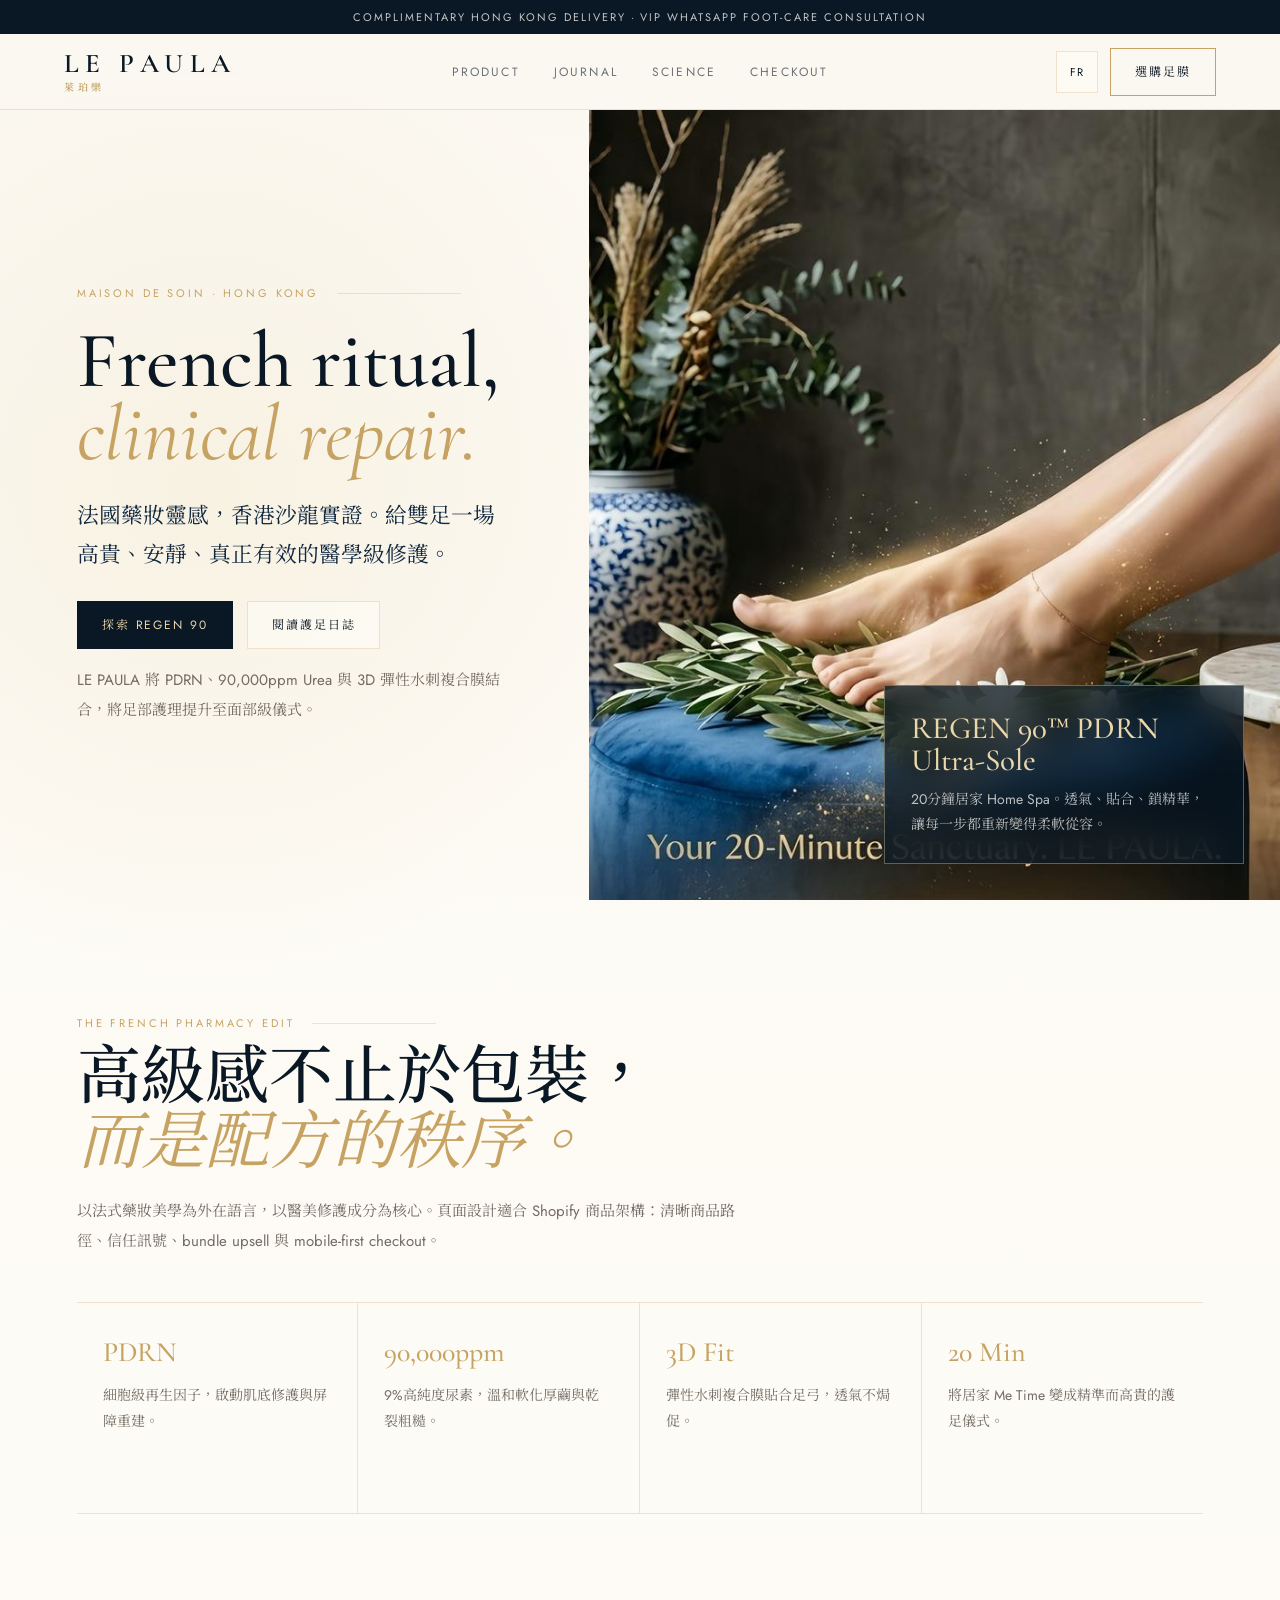
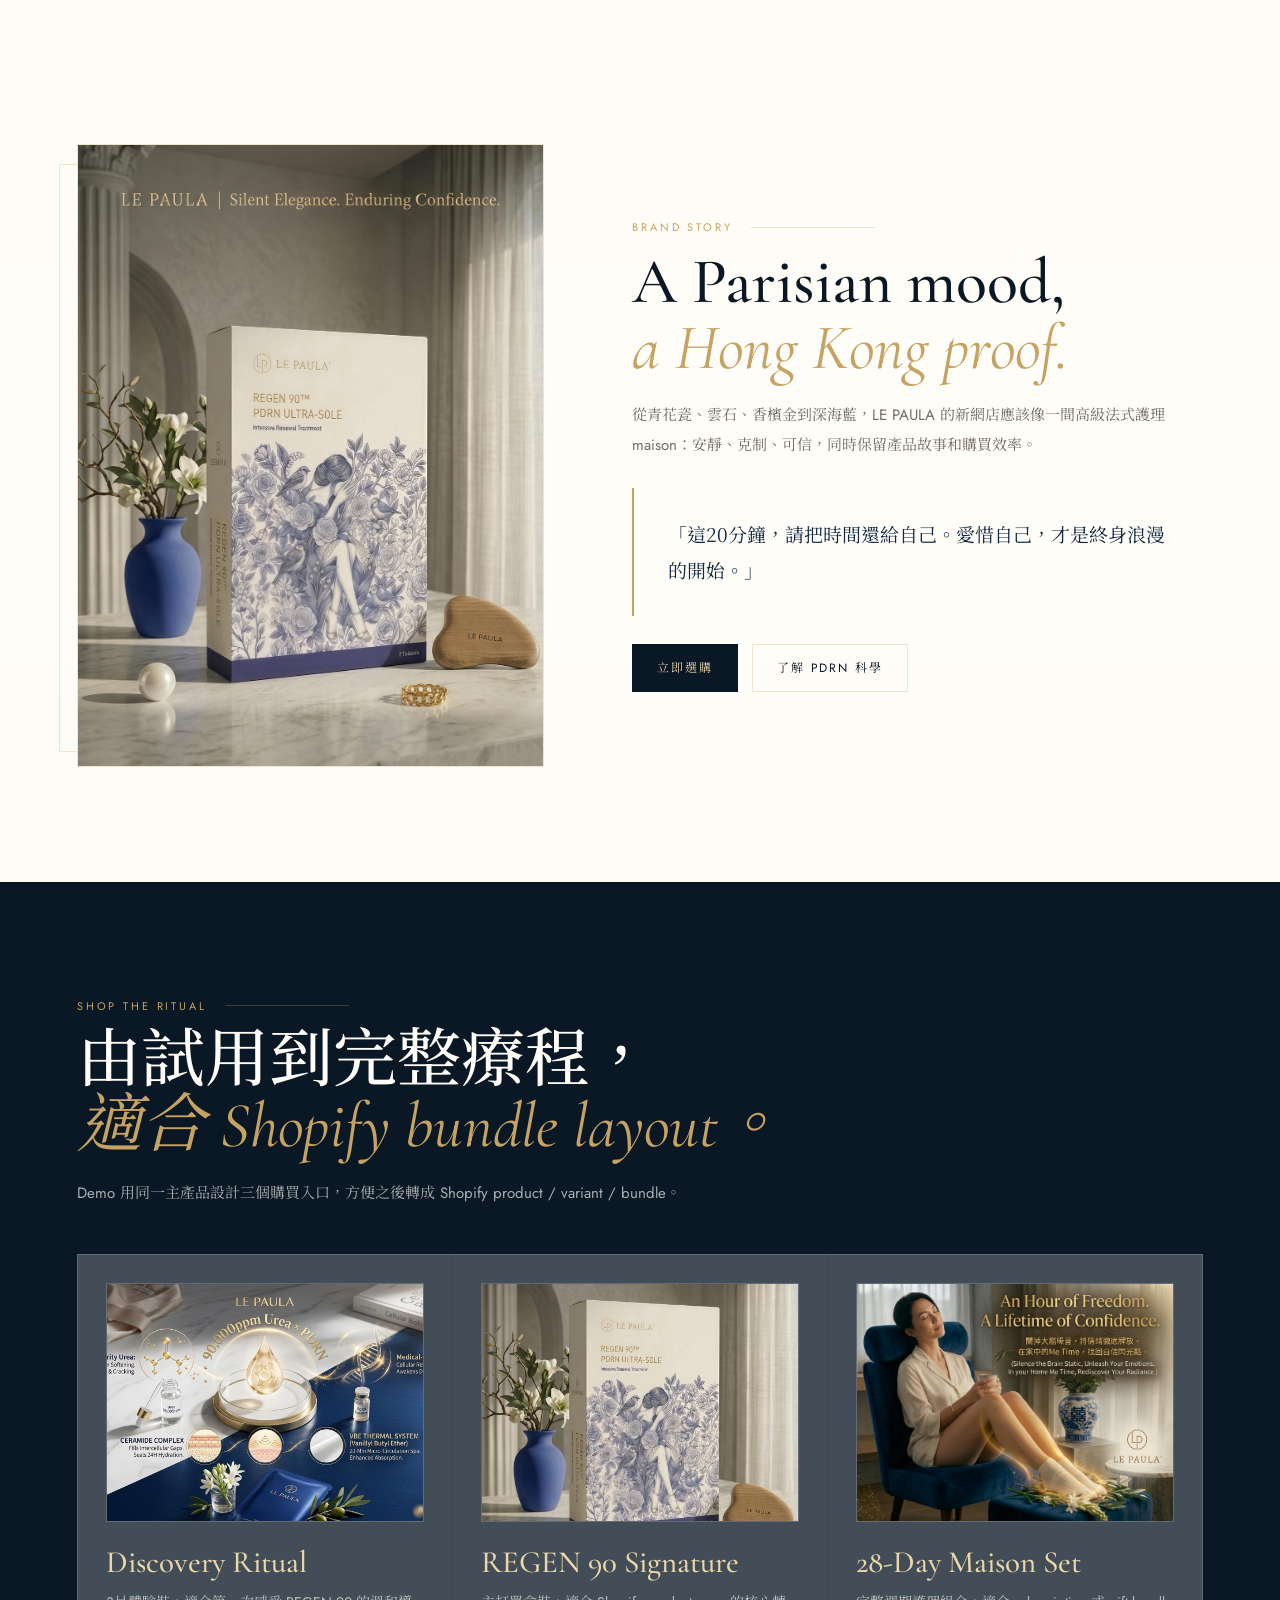
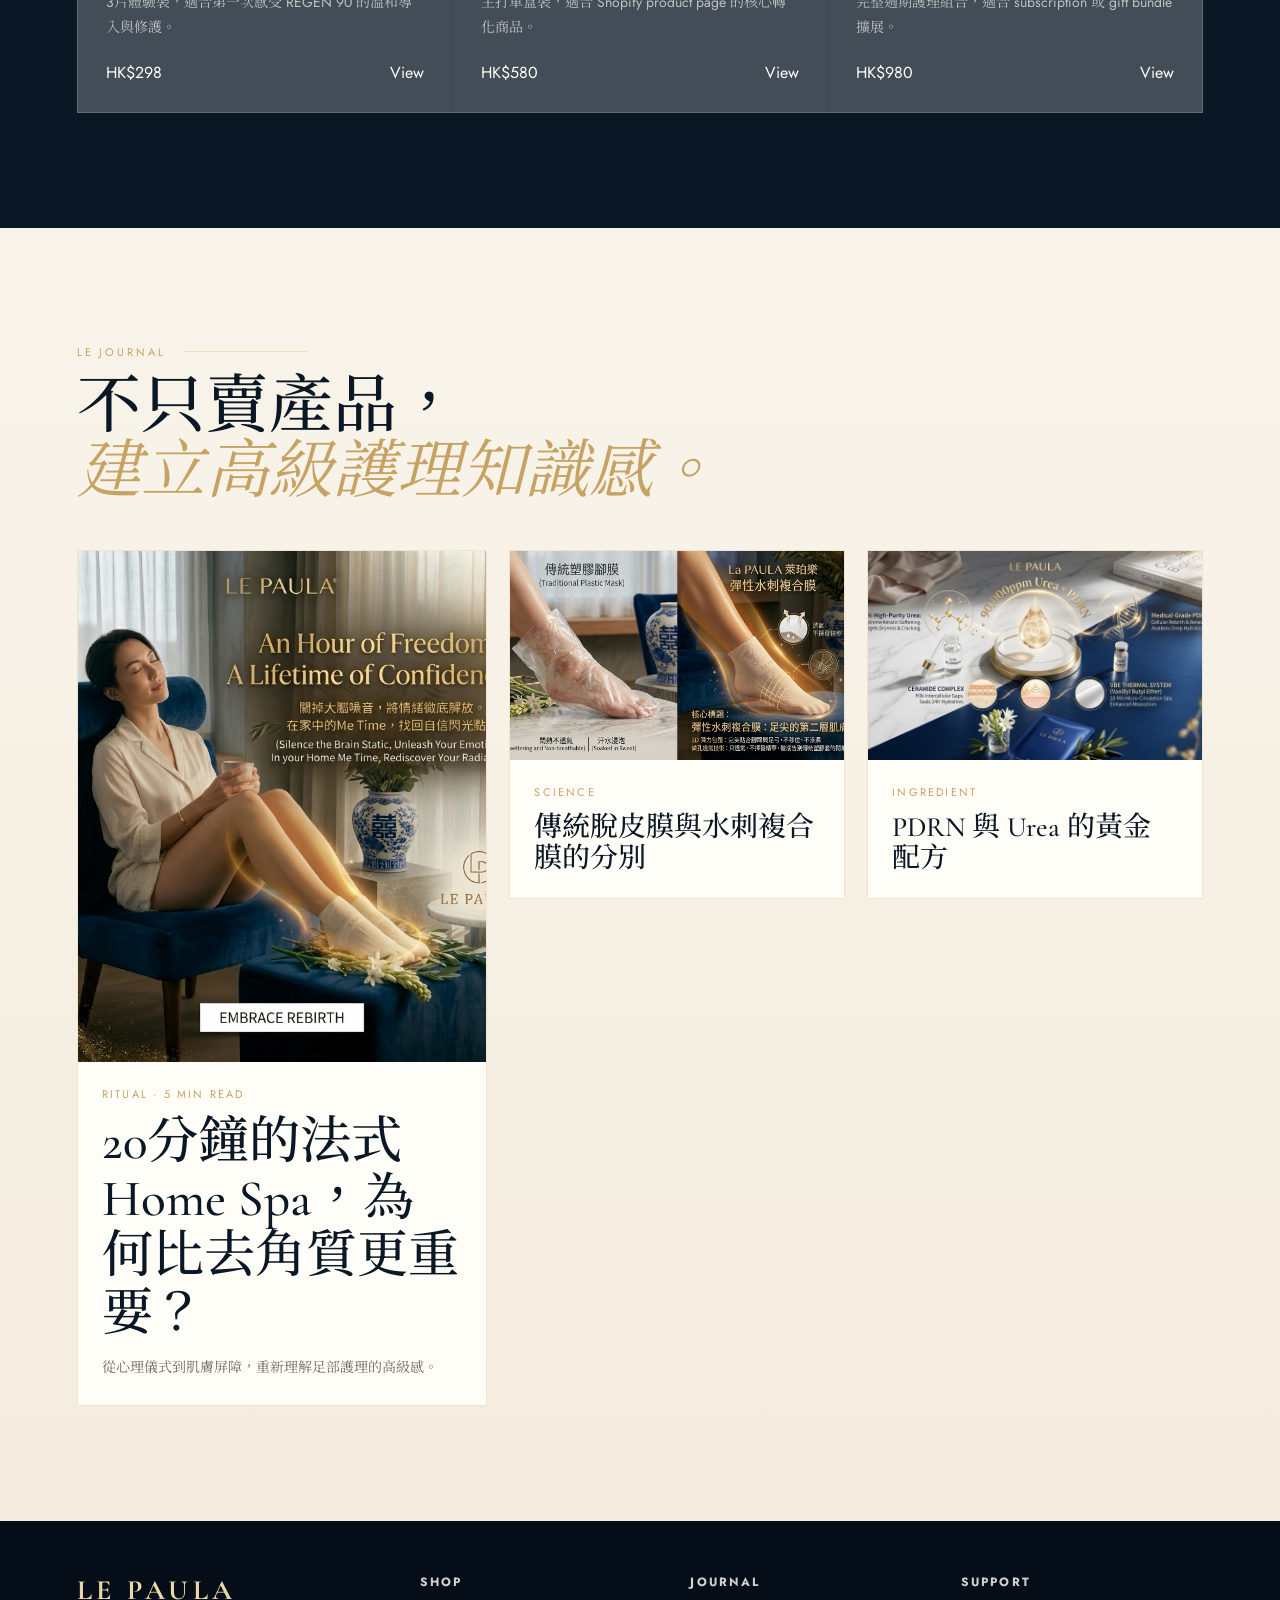
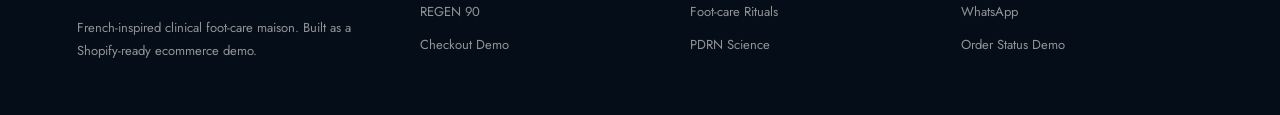
==== shopify-demo/index.html @ d7af283c "Add French luxury Shopify demo" ====
<!DOCTYPE html>
<html lang="zh-HK">
<head>
  <meta charset="UTF-8">
  <meta name="viewport" content="width=device-width, initial-scale=1.0">
  <title>LE PAULA 萊珀樂 | Parisian Foot-Care Maison</title>
  <link rel="preconnect" href="https://fonts.googleapis.com">
  <link rel="preconnect" href="https://fonts.gstatic.com" crossorigin>
  <link href="https://fonts.googleapis.com/css2?family=Cormorant+Garamond:ital,wght@0,400;0,500;0,600;1,400&family=Jost:wght@300;400;500;600&family=Noto+Serif+TC:wght@300;400;500;600&display=swap" rel="stylesheet">
  <link rel="stylesheet" href="assets/shopify-demo.css">
</head>
<body>
<div class="site-shell">
  <div class="announcement">Complimentary Hong Kong delivery · VIP WhatsApp foot-care consultation</div>
  <nav class="nav">
    <a class="brand" href="index.html">LE PAULA<span>萊珀樂</span></a>
    <ul class="nav-links">
      <li><a href="product.html">Product</a></li>
      <li><a href="blog.html">Journal</a></li>
      <li><a href="#science">Science</a></li>
      <li><a href="payment.html">Checkout</a></li>
    </ul>
    <div class="nav-actions">
      <a class="nav-icon" href="blog.html">FR</a>
      <a class="nav-cta" href="product.html">選購足膜</a>
    </div>
  </nav>

  <header class="hero">
    <div class="hero-copy">
      <div class="eyebrow">Maison de Soin · Hong Kong</div>
      <h1>French ritual,<br><em>clinical repair.</em></h1>
      <p class="hero-lede">法國藥妝靈感，香港沙龍實證。給雙足一場高貴、安靜、真正有效的醫學級修護。</p>
      <div class="hero-actions">
        <a class="btn btn-dark" href="product.html">探索 REGEN 90</a>
        <a class="btn btn-light" href="blog.html">閱讀護足日誌</a>
      </div>
      <p>LE PAULA 將 PDRN、90,000ppm Urea 與 3D 彈性水刺複合膜結合，將足部護理提升至面部級儀式。</p>
    </div>
    <div class="hero-media">
      <img src="../PHOTO-2026-05-23-18-42-36 2.jpg" alt="LE PAULA foot-care ritual">
      <div class="hero-panel">
        <strong>REGEN 90™ PDRN Ultra-Sole</strong>
        <span>20分鐘居家 Home Spa。透氣、貼合、鎖精華，讓每一步都重新變得柔軟從容。</span>
      </div>
    </div>
  </header>

  <section class="section" id="science">
    <div class="section-head">
      <div class="eyebrow">The French Pharmacy Edit</div>
      <h2 class="section-title">高級感不止於包裝，<br><em>而是配方的秩序。</em></h2>
      <p class="section-copy">以法式藥妝美學為外在語言，以醫美修護成分為核心。頁面設計適合 Shopify 商品架構：清晰商品路徑、信任訊號、bundle upsell 與 mobile-first checkout。</p>
    </div>
    <div class="science-strip">
      <div class="science-item"><b>PDRN</b><span>細胞級再生因子，啟動肌底修護與屏障重建。</span></div>
      <div class="science-item"><b>90,000ppm</b><span>9%高純度尿素，溫和軟化厚繭與乾裂粗糙。</span></div>
      <div class="science-item"><b>3D Fit</b><span>彈性水刺複合膜貼合足弓，透氣不焗促。</span></div>
      <div class="science-item"><b>20 Min</b><span>將居家 Me Time 變成精準而高貴的護足儀式。</span></div>
    </div>
  </section>

  <section class="section editorial">
    <div class="framed-image">
      <img src="../PHOTO-2026-05-23-18-42-36.jpg" alt="LE PAULA product box">
    </div>
    <div>
      <div class="eyebrow">Brand Story</div>
      <h2 class="section-title">A Parisian mood,<br><em>a Hong Kong proof.</em></h2>
      <p class="section-copy">從青花瓷、雲石、香檳金到深海藍，LE PAULA 的新網店應該像一間高級法式護理 maison：安靜、克制、可信，同時保留產品故事和購買效率。</p>
      <div class="quote">「這20分鐘，請把時間還給自己。愛惜自己，才是終身浪漫的開始。」</div>
      <div class="hero-actions">
        <a class="btn btn-dark" href="product.html">立即選購</a>
        <a class="btn btn-light" href="blog.html">了解 PDRN 科學</a>
      </div>
    </div>
  </section>

  <section class="section collection">
    <div class="section-head">
      <div class="eyebrow">Shop The Ritual</div>
      <h2 class="section-title">由試用到完整療程，<br><em>適合 Shopify bundle layout。</em></h2>
      <p class="section-copy">Demo 用同一主產品設計三個購買入口，方便之後轉成 Shopify product / variant / bundle。</p>
    </div>
    <div class="product-grid">
      <article class="product-card">
        <img src="../PHOTO-2026-05-23-18-42-35.jpg" alt="LE PAULA ingredients">
        <h3>Discovery Ritual</h3>
        <p>3片體驗裝，適合第一次感受 REGEN 90 的溫和導入與修護。</p>
        <div class="price-line"><span>HK$298</span><a href="product.html">View</a></div>
      </article>
      <article class="product-card">
        <img src="../PHOTO-2026-05-23-18-42-36.jpg" alt="LE PAULA box">
        <h3>REGEN 90 Signature</h3>
        <p>主打單盒裝，適合 Shopify product page 的核心轉化商品。</p>
        <div class="price-line"><span>HK$580</span><a href="product.html">View</a></div>
      </article>
      <article class="product-card">
        <img src="../PHOTO-2026-05-23-18-42-35 2.jpg" alt="LE PAULA home spa">
        <h3>28-Day Maison Set</h3>
        <p>完整週期護理組合，適合 subscription 或 gift bundle 擴展。</p>
        <div class="price-line"><span>HK$980</span><a href="product.html">View</a></div>
      </article>
    </div>
  </section>

  <section class="section">
    <div class="section-head">
      <div class="eyebrow">Le Journal</div>
      <h2 class="section-title">不只賣產品，<br><em>建立高級護理知識感。</em></h2>
    </div>
    <div class="journal-grid">
      <article class="journal-card featured">
        <img src="../PHOTO-2026-05-23-18-42-35 2.jpg" alt="Home spa ritual">
        <div class="journal-body">
          <div class="journal-meta">Ritual · 5 min read</div>
          <h3 class="journal-title">20分鐘的法式 Home Spa，為何比去角質更重要？</h3>
          <p>從心理儀式到肌膚屏障，重新理解足部護理的高級感。</p>
        </div>
      </article>
      <article class="journal-card">
        <img src="../PHOTO-2026-05-23-18-42-37.jpg" alt="Foot mask comparison">
        <div class="journal-body">
          <div class="journal-meta">Science</div>
          <h3 class="journal-title">傳統脫皮膜與水刺複合膜的分別</h3>
        </div>
      </article>
      <article class="journal-card">
        <img src="../PHOTO-2026-05-23-18-42-35.jpg" alt="PDRN science">
        <div class="journal-body">
          <div class="journal-meta">Ingredient</div>
          <h3 class="journal-title">PDRN 與 Urea 的黃金配方</h3>
        </div>
      </article>
    </div>
  </section>

  <footer class="footer">
    <div>
      <h3>LE PAULA</h3>
      <p>French-inspired clinical foot-care maison. Built as a Shopify-ready ecommerce demo.</p>
    </div>
    <div><b>Shop</b><a href="product.html">REGEN 90</a><a href="payment.html">Checkout Demo</a></div>
    <div><b>Journal</b><a href="blog.html">Foot-care Rituals</a><a href="blog.html">PDRN Science</a></div>
    <div><b>Support</b><a href="https://wa.me/85263869949">WhatsApp</a><a href="thanks.html">Order Status Demo</a></div>
  </footer>
</div>
</body>
</html>
---- shopify-demo/assets/shopify-demo.css ----
:root {
  --ink: #0a1724;
  --ink-2: #122941;
  --porcelain: #fbf8f1;
  --porcelain-2: #f2eadc;
  --paper: #fffdf8;
  --gold: #c6a363;
  --gold-2: #ead7aa;
  --rose: #c7b7ad;
  --muted: #746c63;
  --line: rgba(198, 163, 99, 0.28);
  --line-dark: rgba(255, 253, 248, 0.2);
  --shadow: 0 24px 70px rgba(10, 23, 36, 0.12);
  --serif: "Cormorant Garamond", "Noto Serif TC", serif;
  --body: "Jost", "Noto Serif TC", sans-serif;
}

* { box-sizing: border-box; margin: 0; padding: 0; }
html { scroll-behavior: smooth; }
body {
  font-family: var(--body);
  background: var(--porcelain);
  color: var(--ink);
  overflow-x: hidden;
}
img { display: block; max-width: 100%; }
a { color: inherit; text-decoration: none; }
button, input, select {
  font: inherit;
}

.site-shell {
  min-height: 100vh;
  background:
    radial-gradient(circle at 16% 10%, rgba(234, 215, 170, 0.22), transparent 30rem),
    linear-gradient(180deg, var(--porcelain) 0%, #fffdf8 44%, var(--porcelain-2) 100%);
}

.announcement {
  height: 34px;
  display: flex;
  align-items: center;
  justify-content: center;
  padding: 0 18px;
  background: var(--ink);
  color: rgba(255, 253, 248, 0.76);
  font-size: 11px;
  letter-spacing: 0.18em;
  text-transform: uppercase;
}

.nav {
  position: sticky;
  top: 0;
  z-index: 30;
  min-height: 76px;
  display: grid;
  grid-template-columns: 1fr auto 1fr;
  align-items: center;
  gap: 24px;
  padding: 0 clamp(20px, 5vw, 66px);
  background: rgba(251, 248, 241, 0.88);
  border-bottom: 1px solid var(--line);
  backdrop-filter: blur(18px);
}

.brand {
  font-family: var(--serif);
  font-size: 27px;
  font-weight: 600;
  letter-spacing: 0.24em;
  line-height: 1;
}

.brand span {
  display: block;
  margin-top: 6px;
  font-family: var(--body);
  font-size: 10px;
  letter-spacing: 0.36em;
  color: var(--gold);
}

.nav-links {
  display: flex;
  justify-content: center;
  gap: 34px;
  list-style: none;
  color: rgba(10, 23, 36, 0.6);
  font-size: 12px;
  letter-spacing: 0.18em;
  text-transform: uppercase;
}

.nav-actions {
  display: flex;
  justify-content: flex-end;
  align-items: center;
  gap: 12px;
}

.nav-icon {
  width: 42px;
  height: 42px;
  display: grid;
  place-items: center;
  border: 1px solid var(--line);
  background: rgba(255, 253, 248, 0.54);
  color: var(--ink);
  font-size: 11px;
  letter-spacing: 0.08em;
}

.nav-cta, .btn {
  min-height: 48px;
  display: inline-flex;
  align-items: center;
  justify-content: center;
  border: 1px solid transparent;
  padding: 0 24px;
  cursor: pointer;
  font-size: 12px;
  letter-spacing: 0.16em;
  text-transform: uppercase;
  transition: transform 0.24s ease, background 0.24s ease, color 0.24s ease, border-color 0.24s ease;
}

.nav-cta {
  border-color: var(--gold);
  color: var(--ink);
}

.btn:hover, .nav-cta:hover { transform: translateY(-2px); }
.btn-dark { background: var(--ink); color: var(--gold-2); border-color: var(--ink); }
.btn-light { background: rgba(255, 253, 248, 0.58); color: var(--ink); border-color: var(--line); }
.btn-gold { background: var(--gold); color: var(--ink); border-color: var(--gold); }
.btn-full { width: 100%; }

.hero {
  min-height: calc(100vh - 110px);
  display: grid;
  grid-template-columns: minmax(420px, 0.92fr) 1.08fr;
}

.hero-copy {
  padding: clamp(56px, 7vw, 108px) clamp(28px, 6vw, 84px);
  display: flex;
  flex-direction: column;
  justify-content: center;
}

.eyebrow {
  display: flex;
  align-items: center;
  gap: 18px;
  color: var(--gold);
  font-size: 11px;
  letter-spacing: 0.26em;
  text-transform: uppercase;
}

.eyebrow::after {
  content: "";
  width: 124px;
  height: 1px;
  background: var(--line);
}

.hero h1, .page-title, .section-title, .product-title, .journal-title {
  font-family: var(--serif);
  font-weight: 500;
  letter-spacing: 0;
}

.hero h1 {
  margin-top: 24px;
  font-size: clamp(50px, 6.2vw, 88px);
  line-height: 0.92;
}

.hero h1 em, .section-title em, .product-title em, .page-title em {
  color: var(--gold);
  font-style: italic;
  font-weight: 400;
}

.hero-lede {
  margin-top: 24px;
  max-width: 560px;
  color: var(--ink-2);
  font-family: "Noto Serif TC", serif;
  font-size: clamp(18px, 1.7vw, 25px);
  line-height: 1.78;
}

.hero-copy p:not(.hero-lede) {
  margin-top: 16px;
  max-width: 560px;
  color: var(--muted);
  font-size: 15px;
  line-height: 2;
}

.hero-actions {
  margin-top: 28px;
  display: flex;
  gap: 14px;
  flex-wrap: wrap;
}

.hero-media {
  position: relative;
  min-height: calc(100vh - 110px);
  background: var(--ink);
  overflow: hidden;
}

.hero-media img {
  width: 100%;
  height: 100%;
  object-fit: cover;
  object-position: center;
}

.hero-panel {
  position: absolute;
  right: 36px;
  bottom: 36px;
  width: min(360px, calc(100% - 72px));
  padding: 26px;
  color: var(--paper);
  background: rgba(10, 23, 36, 0.74);
  border: 1px solid rgba(234, 215, 170, 0.36);
  backdrop-filter: blur(16px);
}

.hero-panel strong {
  display: block;
  font-family: var(--serif);
  color: var(--gold-2);
  font-size: 31px;
  line-height: 1.05;
  font-weight: 500;
}

.hero-panel span {
  display: block;
  margin-top: 10px;
  color: rgba(255, 253, 248, 0.72);
  font-size: 14px;
  line-height: 1.8;
}

.section {
  padding: clamp(72px, 9vw, 132px) clamp(22px, 6vw, 82px);
}

.section-head {
  max-width: 760px;
  margin-bottom: 46px;
}

.section-title {
  margin-top: 14px;
  font-size: clamp(38px, 5vw, 70px);
  line-height: 1.02;
}

.section-copy {
  margin-top: 20px;
  max-width: 680px;
  color: var(--muted);
  font-size: 15px;
  line-height: 2;
}

.science-strip {
  display: grid;
  grid-template-columns: repeat(4, 1fr);
  border-top: 1px solid var(--line);
  border-bottom: 1px solid var(--line);
}

.science-item {
  min-height: 210px;
  padding: 32px 26px;
  border-right: 1px solid var(--line);
}

.science-item:last-child { border-right: 0; }
.science-item b {
  display: block;
  font-family: var(--serif);
  color: var(--gold);
  font-size: 28px;
  font-weight: 500;
}
.science-item span {
  display: block;
  margin-top: 14px;
  color: var(--muted);
  font-size: 14px;
  line-height: 1.85;
}

.editorial {
  display: grid;
  grid-template-columns: 0.9fr 1.1fr;
  gap: clamp(34px, 7vw, 88px);
  align-items: center;
}

.framed-image {
  position: relative;
}

.framed-image::before {
  content: "";
  position: absolute;
  left: -18px;
  top: 20px;
  width: 92%;
  height: 94%;
  border: 1px solid var(--line);
}

.framed-image img {
  position: relative;
  width: 100%;
  aspect-ratio: 3 / 4;
  object-fit: cover;
  object-position: center top;
  border: 1px solid var(--line);
  background: var(--paper);
}

.quote {
  margin-top: 28px;
  padding: 28px 34px;
  border-left: 2px solid var(--gold);
  background: rgba(255, 253, 248, 0.64);
  color: var(--ink-2);
  font-family: "Noto Serif TC", serif;
  font-size: 19px;
  line-height: 1.9;
}

.collection {
  background: var(--ink);
  color: var(--paper);
}

.collection .section-copy { color: rgba(255, 253, 248, 0.66); }
.collection .section-title { color: var(--paper); }
.product-grid {
  display: grid;
  grid-template-columns: repeat(3, 1fr);
  gap: 1px;
  background: var(--line-dark);
  border: 1px solid var(--line-dark);
}

.product-card {
  background: rgba(255, 253, 248, 0.045);
  padding: 28px;
  display: flex;
  flex-direction: column;
}

.product-card img {
  width: 100%;
  aspect-ratio: 4 / 3;
  object-fit: cover;
  background: rgba(255, 253, 248, 0.06);
  border: 1px solid rgba(255, 253, 248, 0.12);
}

.product-card h3 {
  margin-top: 24px;
  color: var(--gold-2);
  font-family: var(--serif);
  font-size: 31px;
  font-weight: 500;
  line-height: 1.05;
}

.product-card p {
  margin-top: 12px;
  color: rgba(255, 253, 248, 0.66);
  font-size: 14px;
  line-height: 1.75;
  flex: 1;
}

.price-line {
  margin-top: 22px;
  display: flex;
  justify-content: space-between;
  align-items: center;
  color: var(--paper);
}

.journal-grid {
  display: grid;
  grid-template-columns: 1.1fr 0.9fr 0.9fr;
  gap: 22px;
}

.journal-card {
  background: var(--paper);
  border: 1px solid var(--line);
  min-height: 100%;
}

.journal-card.featured { grid-row: span 2; }
.journal-card img {
  width: 100%;
  aspect-ratio: 16 / 10;
  object-fit: cover;
}
.journal-card.featured img { aspect-ratio: 4 / 5; }
.journal-body { padding: 24px; }
.journal-meta {
  color: var(--gold);
  font-size: 11px;
  letter-spacing: 0.2em;
  text-transform: uppercase;
}
.journal-title {
  margin-top: 12px;
  font-size: 28px;
  line-height: 1.12;
}
.journal-card.featured .journal-title { font-size: clamp(36px, 4vw, 56px); }
.journal-body p {
  margin-top: 12px;
  color: var(--muted);
  font-size: 14px;
  line-height: 1.85;
}

.page-hero {
  padding: clamp(76px, 9vw, 122px) clamp(22px, 6vw, 82px) 56px;
}

.page-title {
  margin-top: 16px;
  max-width: 840px;
  font-size: clamp(48px, 7vw, 96px);
  line-height: 0.98;
}

.product-layout {
  display: grid;
  grid-template-columns: minmax(0, 1.06fr) minmax(360px, 0.94fr);
  gap: clamp(34px, 6vw, 76px);
  align-items: start;
}

.product-gallery {
  display: grid;
  gap: 18px;
}
.product-gallery img {
  width: 100%;
  object-fit: cover;
  border: 1px solid var(--line);
  background: var(--paper);
}
.product-gallery .main-img { aspect-ratio: 4 / 4.7; }
.thumb-row {
  display: grid;
  grid-template-columns: repeat(3, 1fr);
  gap: 14px;
}
.thumb-row img { aspect-ratio: 1; }

.purchase-panel {
  position: sticky;
  top: 104px;
  padding: clamp(28px, 4vw, 44px);
  background: var(--paper);
  border: 1px solid var(--line);
  box-shadow: var(--shadow);
}

.product-title {
  font-size: clamp(42px, 5vw, 68px);
  line-height: 1.02;
}

.rating {
  margin: 18px 0;
  color: var(--gold);
  font-size: 13px;
  letter-spacing: 0.18em;
}
.product-price {
  font-family: var(--serif);
  font-size: 56px;
  color: var(--ink);
  line-height: 1;
}
.product-note {
  margin-top: 16px;
  color: var(--muted);
  font-size: 15px;
  line-height: 1.9;
}

.choice-row, .checkout-field {
  margin-top: 22px;
}
.label {
  display: block;
  margin-bottom: 10px;
  color: var(--gold);
  font-size: 11px;
  letter-spacing: 0.18em;
  text-transform: uppercase;
}
.select, .input {
  width: 100%;
  height: 50px;
  border: 1px solid var(--line);
  background: rgba(255, 253, 248, 0.8);
  color: var(--ink);
  padding: 0 14px;
  outline: none;
}
.qty-control {
  display: grid;
  grid-template-columns: 48px 1fr 48px;
  width: 168px;
  border: 1px solid var(--line);
}
.qty-control button {
  border: 0;
  background: transparent;
  cursor: pointer;
  color: var(--ink);
  font-size: 18px;
}
.qty-control input {
  height: 48px;
  border: 0;
  text-align: center;
  background: transparent;
}

.trust-list {
  margin-top: 24px;
  display: grid;
  gap: 12px;
  list-style: none;
  color: var(--muted);
  font-size: 14px;
}

.details {
  margin-top: 42px;
  border-top: 1px solid var(--line);
}
.detail-row {
  padding: 18px 0;
  border-bottom: 1px solid var(--line);
}
.detail-row summary {
  cursor: pointer;
  color: var(--ink);
  font-family: "Noto Serif TC", serif;
  font-size: 18px;
}
.detail-row p {
  margin-top: 12px;
  color: var(--muted);
  line-height: 1.8;
}

.checkout {
  display: grid;
  grid-template-columns: minmax(0, 1fr) minmax(360px, 0.72fr);
  min-height: calc(100vh - 110px);
}

.checkout-main {
  padding: clamp(42px, 6vw, 82px);
}
.checkout-summary {
  padding: clamp(42px, 5vw, 68px);
  background: var(--ink);
  color: var(--paper);
}
.checkout-box {
  max-width: 720px;
}
.checkout-title {
  font-family: var(--serif);
  font-size: clamp(44px, 6vw, 74px);
  line-height: 1;
}
.form-grid {
  display: grid;
  grid-template-columns: repeat(2, 1fr);
  gap: 16px;
  margin-top: 28px;
}
.form-grid .full { grid-column: 1 / -1; }
.checkout-section {
  margin-top: 34px;
  padding-top: 28px;
  border-top: 1px solid var(--line);
}
.checkout-section h2 {
  font-family: "Noto Serif TC", serif;
  color: var(--ink);
  font-size: 22px;
  font-weight: 500;
}
.summary-line {
  display: flex;
  justify-content: space-between;
  gap: 18px;
  padding: 18px 0;
  border-bottom: 1px solid var(--line-dark);
  color: rgba(255, 253, 248, 0.72);
}
.summary-line strong {
  color: var(--gold-2);
}
.summary-product {
  display: grid;
  grid-template-columns: 94px 1fr;
  gap: 18px;
  align-items: center;
  margin-bottom: 24px;
}
.summary-product img {
  width: 94px;
  aspect-ratio: 1;
  object-fit: cover;
  border: 1px solid var(--line-dark);
}
.summary-product h3 {
  color: var(--gold-2);
  font-family: var(--serif);
  font-size: 25px;
  font-weight: 500;
  line-height: 1.08;
}
.summary-total {
  margin-top: 24px;
  display: flex;
  justify-content: space-between;
  align-items: baseline;
  color: var(--paper);
}
.summary-total strong {
  font-family: var(--serif);
  color: var(--gold-2);
  font-size: 46px;
  font-weight: 500;
}

.thanks {
  min-height: calc(100vh - 110px);
  display: grid;
  place-items: center;
  padding: clamp(48px, 7vw, 88px) 22px;
}
.thanks-card {
  width: min(960px, 100%);
  display: grid;
  grid-template-columns: 0.9fr 1.1fr;
  background: var(--paper);
  border: 1px solid var(--line);
  box-shadow: var(--shadow);
}
.thanks-card img {
  width: 100%;
  height: 100%;
  object-fit: cover;
}
.thanks-copy {
  padding: clamp(34px, 6vw, 72px);
}
.order-number {
  margin-top: 22px;
  display: inline-flex;
  padding: 10px 14px;
  border: 1px solid var(--line);
  color: var(--gold);
  font-size: 12px;
  letter-spacing: 0.16em;
}
.next-steps {
  margin-top: 26px;
  display: grid;
  gap: 14px;
  list-style: none;
  color: var(--muted);
  font-size: 15px;
  line-height: 1.7;
}

.footer {
  padding: 52px clamp(22px, 6vw, 82px);
  background: #050e18;
  color: rgba(255, 253, 248, 0.56);
  display: grid;
  grid-template-columns: 1.3fr repeat(3, 1fr);
  gap: 28px;
}
.footer h3 {
  color: var(--gold-2);
  font-family: var(--serif);
  font-size: 28px;
  letter-spacing: 0.16em;
}
.footer p, .footer a {
  margin-top: 10px;
  display: block;
  color: rgba(255, 253, 248, 0.56);
  font-size: 13px;
  line-height: 1.75;
}
.footer b {
  display: block;
  color: rgba(255, 253, 248, 0.82);
  margin-bottom: 8px;
  font-size: 12px;
  letter-spacing: 0.18em;
  text-transform: uppercase;
}

@media (max-width: 980px) {
  .announcement { height: auto; min-height: 34px; text-align: center; line-height: 1.5; }
  .nav {
    grid-template-columns: 1fr auto;
  }
  .nav-links { display: none; }
  .nav-actions .nav-icon { display: none; }
  .hero, .editorial, .product-layout, .checkout, .thanks-card {
    grid-template-columns: 1fr;
  }
  .hero-media {
    min-height: 520px;
  }
  .science-strip, .product-grid, .journal-grid, .footer {
    grid-template-columns: 1fr 1fr;
  }
  .journal-card.featured { grid-row: auto; }
  .checkout-summary { order: -1; }
  .purchase-panel {
    position: relative;
    top: auto;
  }
}

@media (max-width: 600px) {
  .brand { font-size: 21px; letter-spacing: 0.18em; }
  .brand span { display: none; }
  .nav { min-height: 68px; padding: 0 18px; }
  .nav-cta { min-height: 42px; padding: 0 12px; font-size: 11px; letter-spacing: 0.08em; }
  .hero-copy { padding: 54px 22px; }
  .hero h1 { font-size: 50px; }
  .hero-actions .btn { width: 100%; }
  .hero-panel { left: 20px; right: 20px; bottom: 20px; width: auto; }
  .science-strip, .product-grid, .journal-grid, .thumb-row, .footer, .form-grid {
    grid-template-columns: 1fr;
  }
  .science-item { border-right: 0; border-bottom: 1px solid var(--line); }
  .page-title { font-size: 48px; }
  .section-title, .product-title, .checkout-title { font-size: 40px; }
  .journal-card.featured .journal-title { font-size: 34px; }
  .summary-product { grid-template-columns: 76px 1fr; }
  .summary-total strong { font-size: 36px; }
}
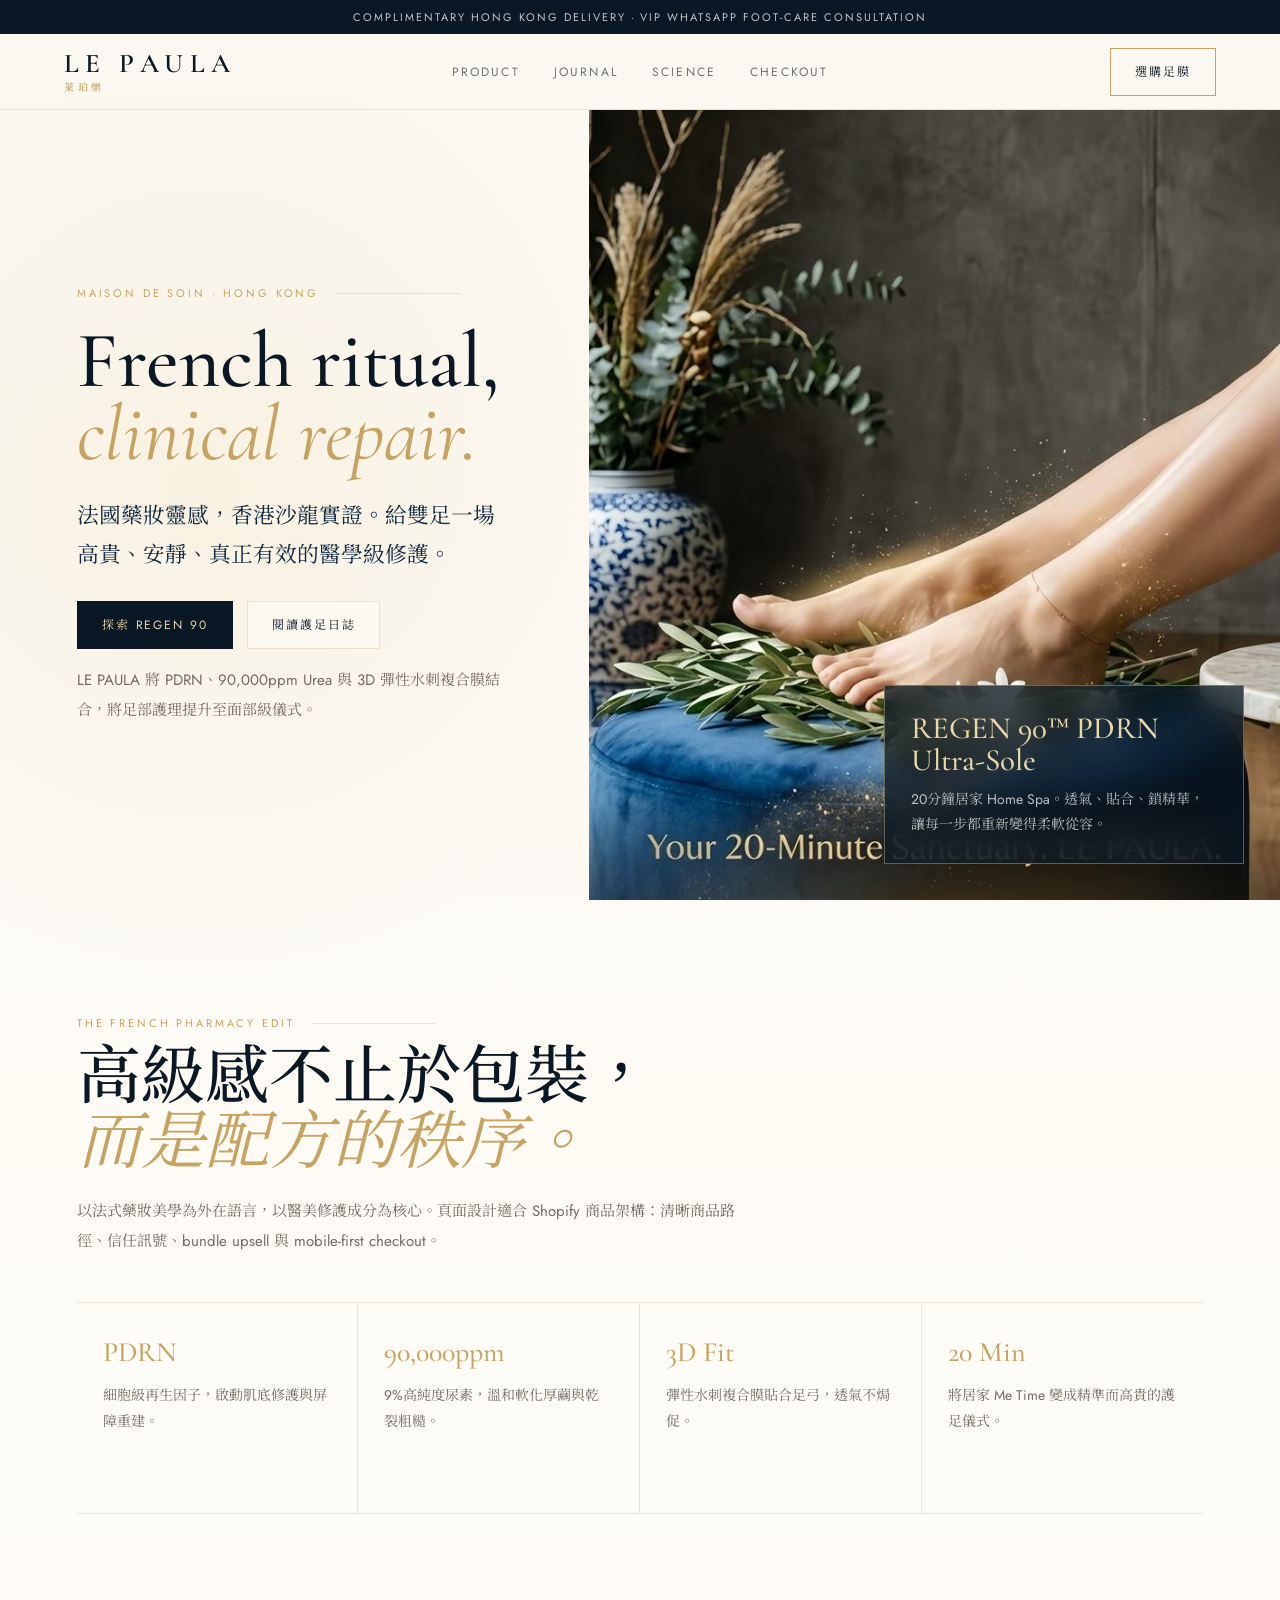
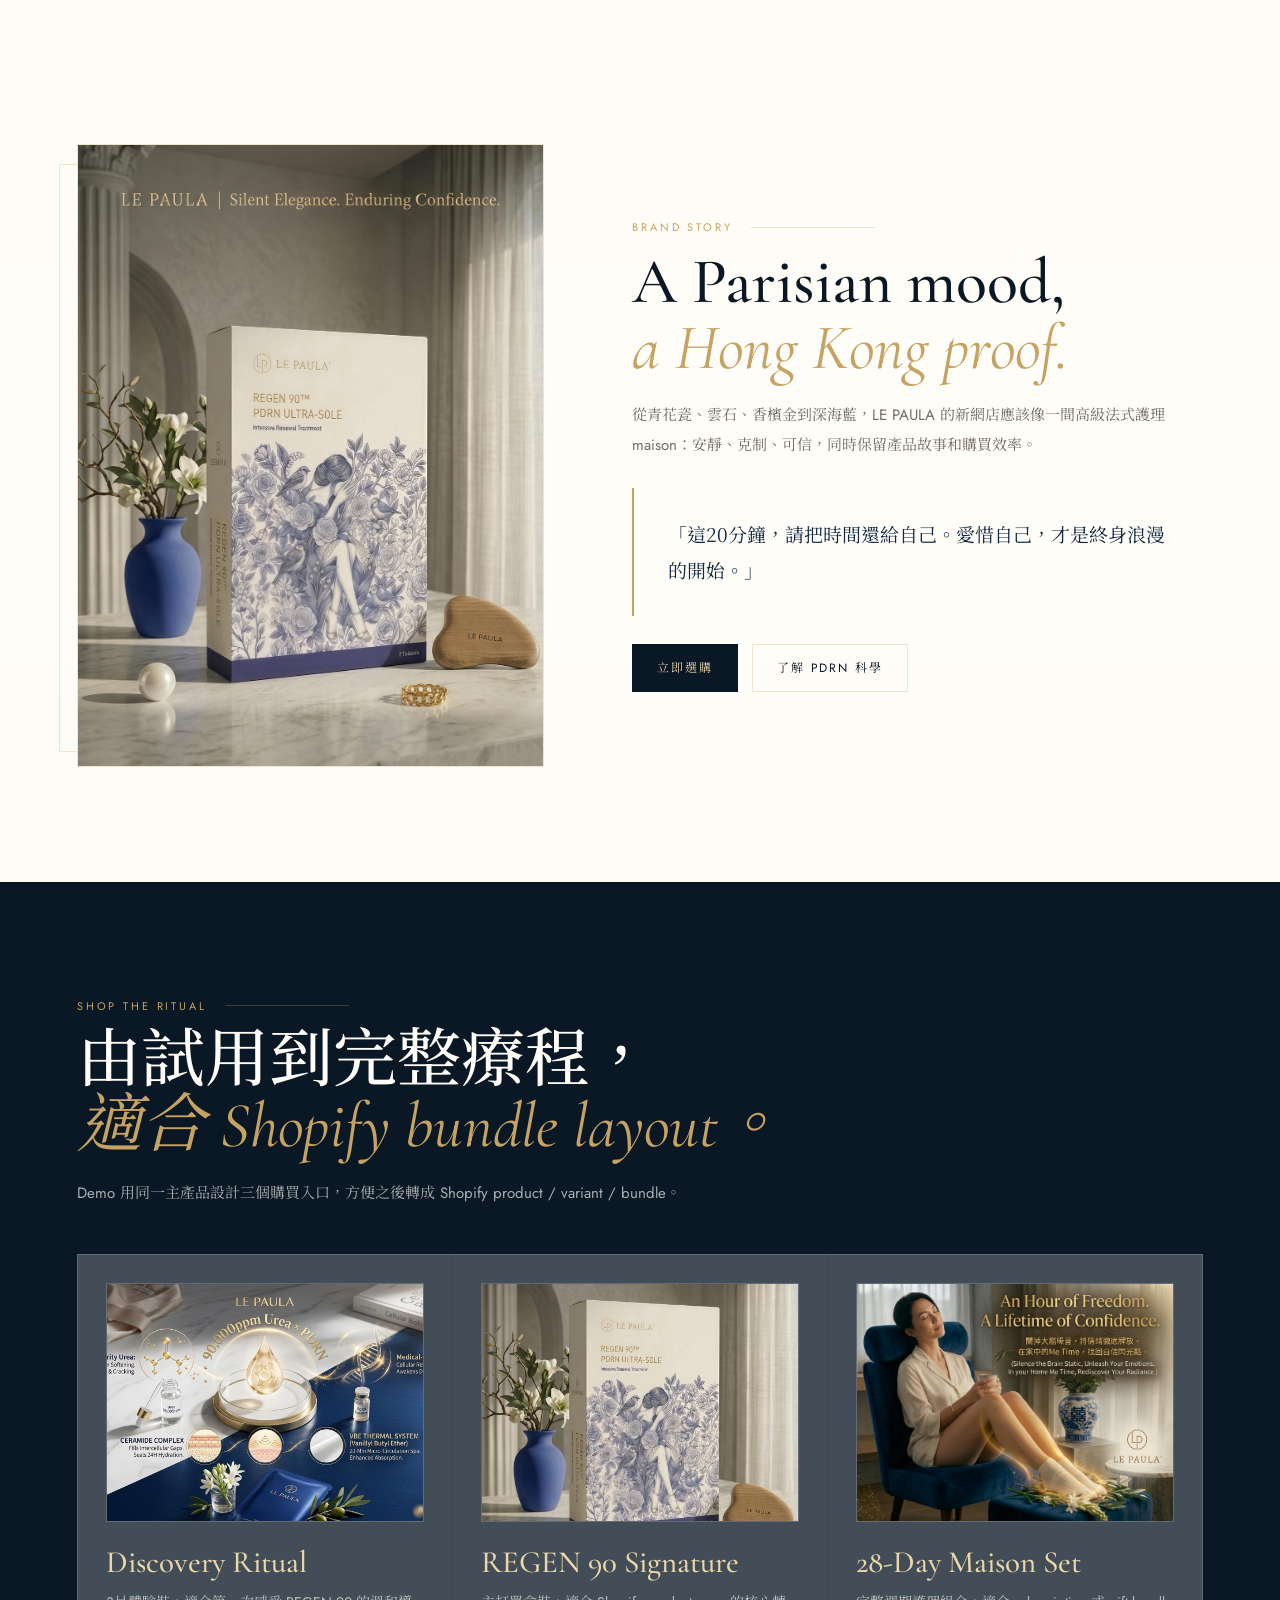
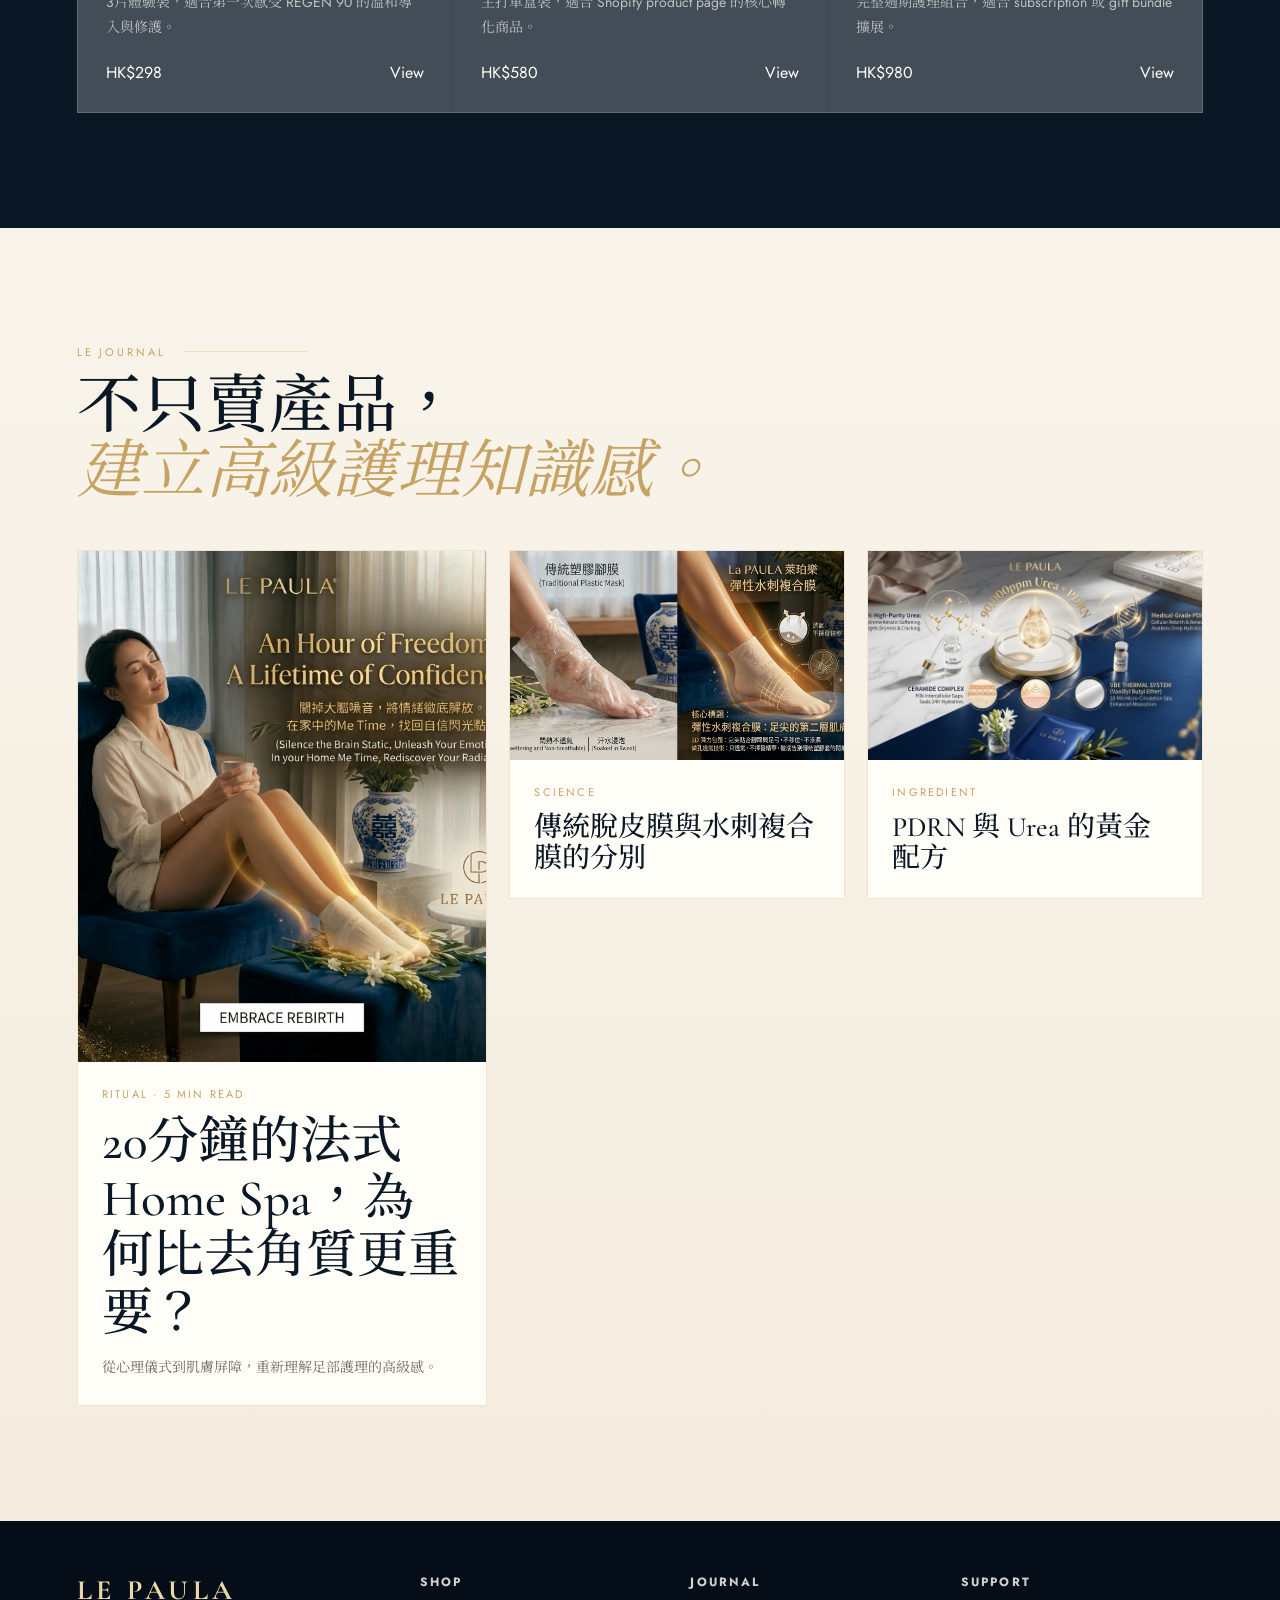
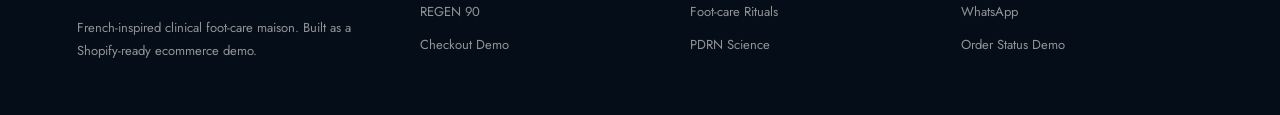
==== commit 2ab84e65: "Remove unused language placeholder" ====
--- a/shopify-demo/index.html
+++ b/shopify-demo/index.html
@@ -21,7 +21,6 @@
       <li><a href="payment.html">Checkout</a></li>
     </ul>
     <div class="nav-actions">
-      <a class="nav-icon" href="blog.html">FR</a>
       <a class="nav-cta" href="product.html">選購足膜</a>
     </div>
   </nav>
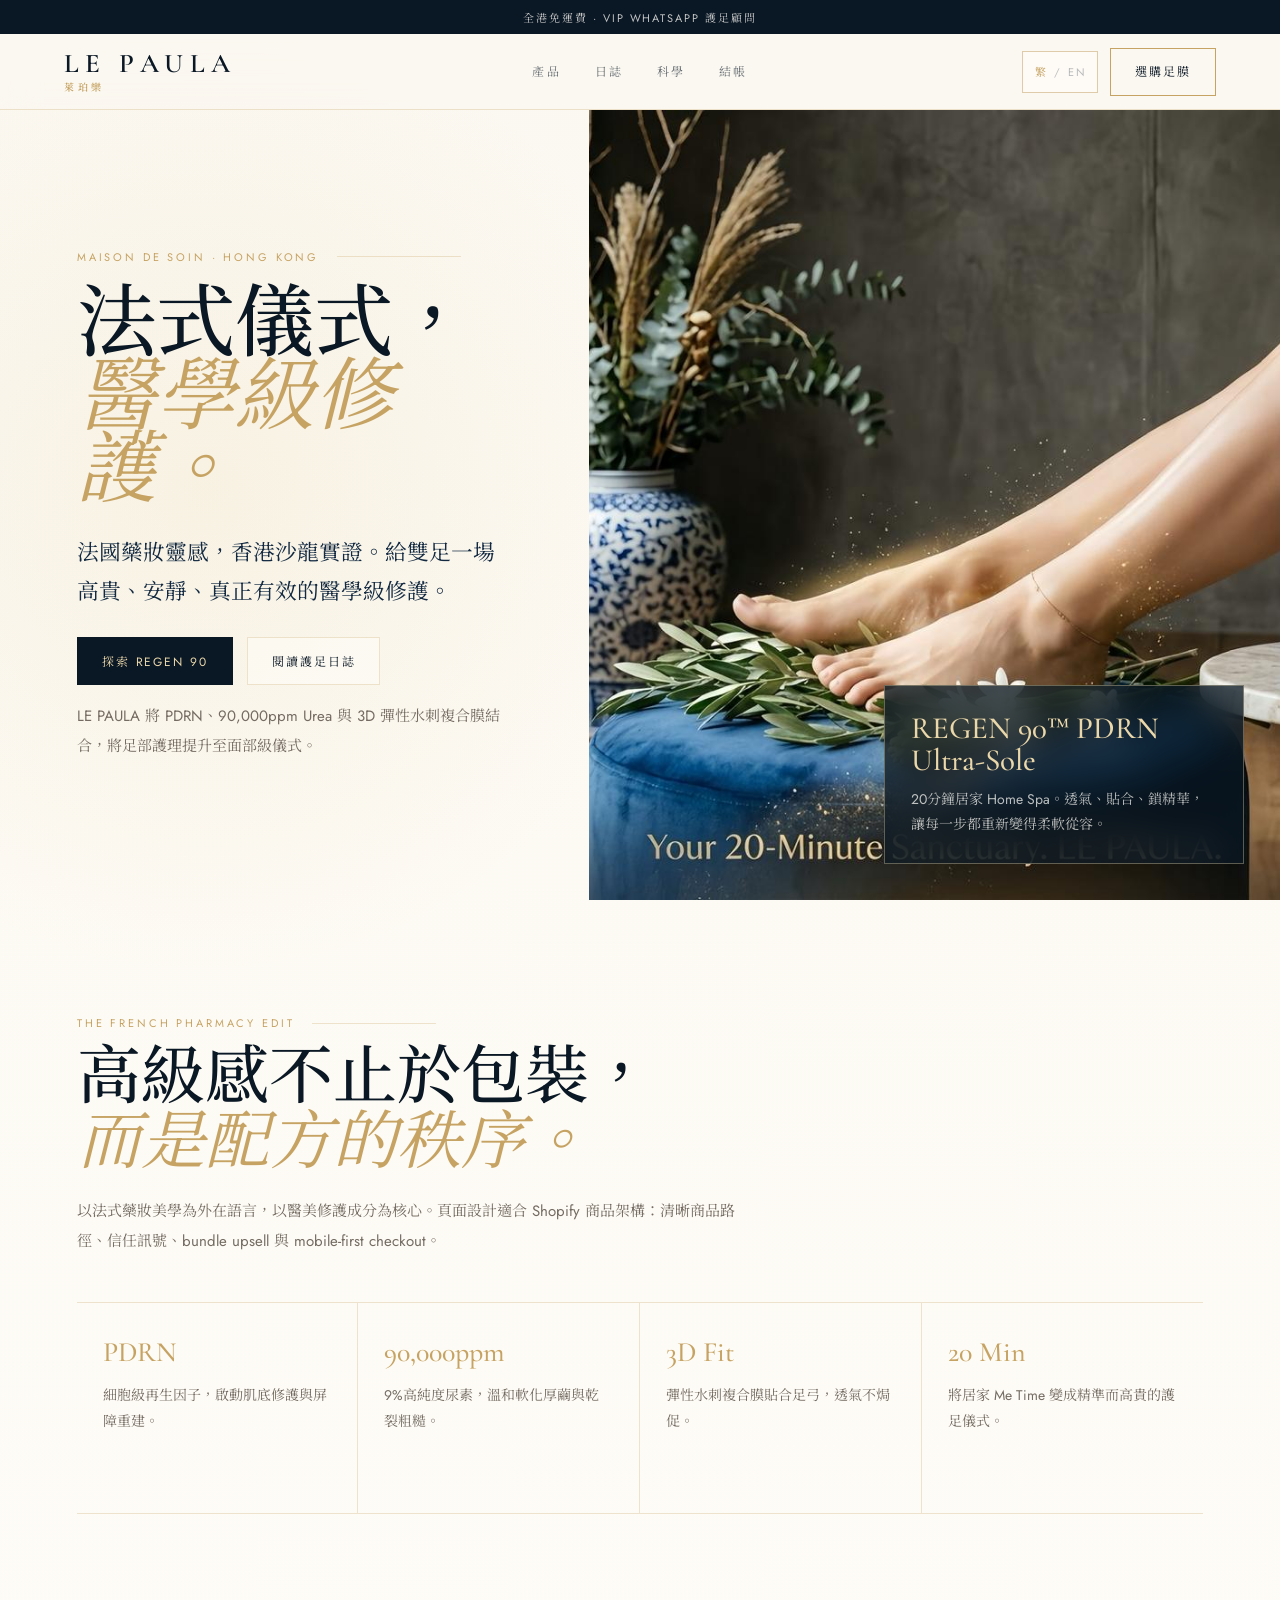
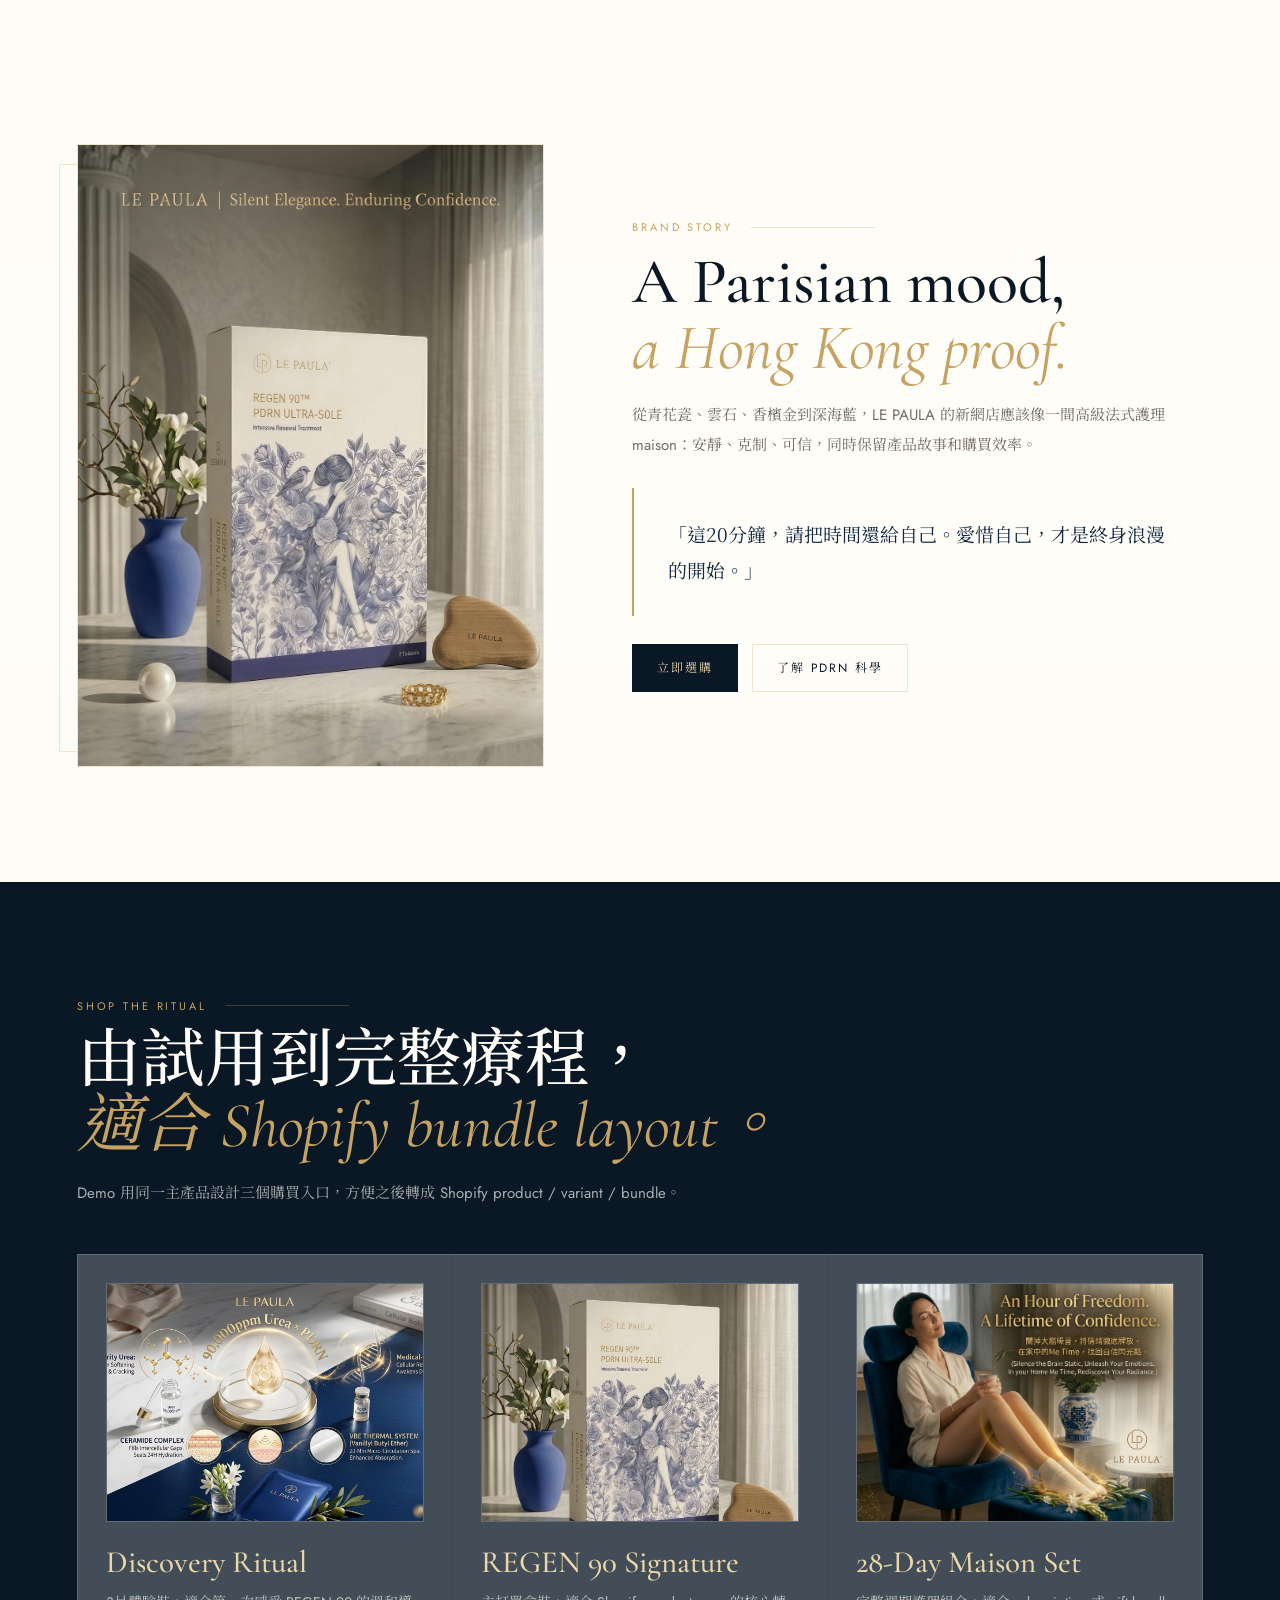
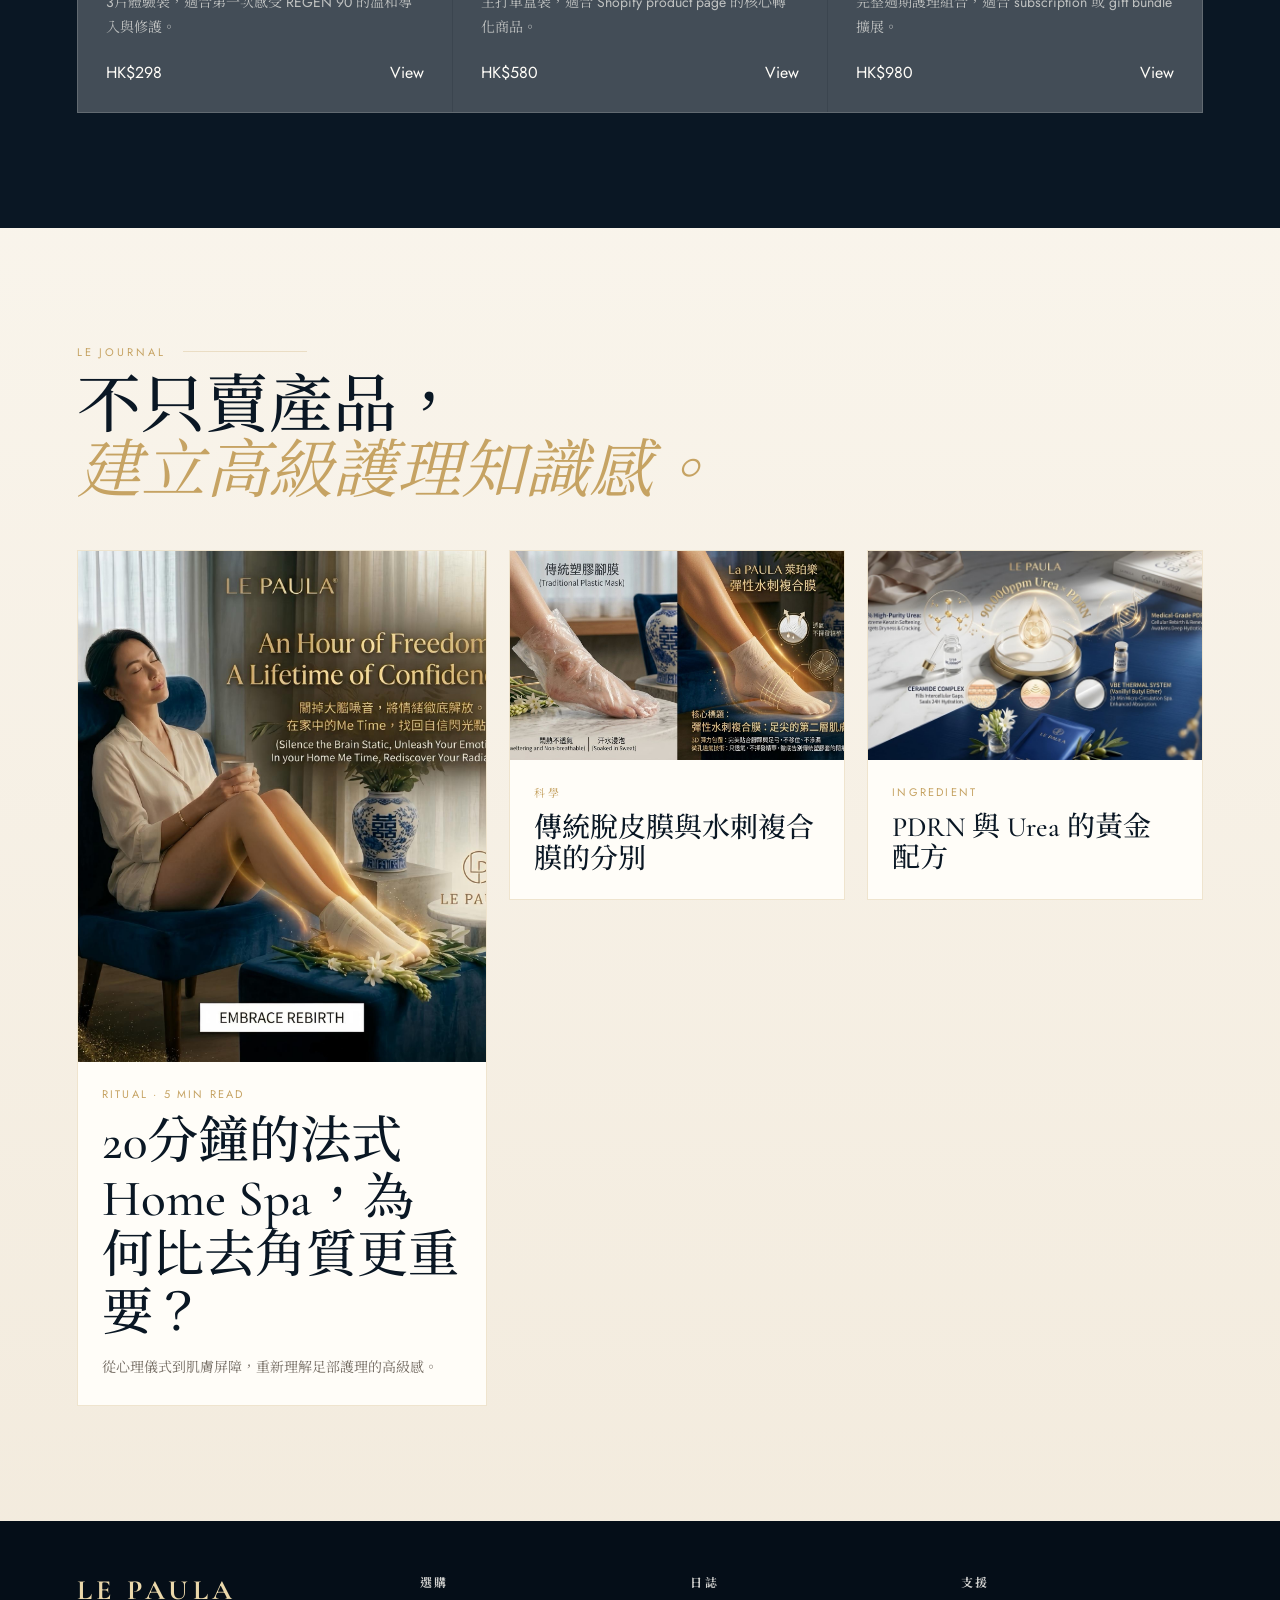
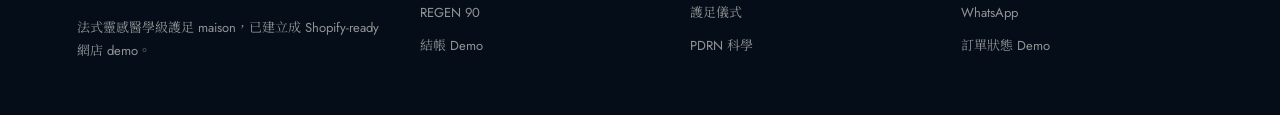
==== commit 8eb72524: "Add bilingual language toggle" ====
--- a/shopify-demo/index.html
+++ b/shopify-demo/index.html
@@ -21,6 +21,9 @@
       <li><a href="payment.html">Checkout</a></li>
     </ul>
     <div class="nav-actions">
+      <button class="lang-toggle" type="button" data-lang-toggle aria-label="Switch to English">
+        <span data-lang-option="zh">繁</span><span class="lang-divider">/</span><span data-lang-option="en">EN</span>
+      </button>
       <a class="nav-cta" href="product.html">選購足膜</a>
     </div>
   </nav>
@@ -144,5 +147,6 @@
     <div><b>Support</b><a href="https://wa.me/85263869949">WhatsApp</a><a href="thanks.html">Order Status Demo</a></div>
   </footer>
 </div>
+<script src="assets/shopify-demo.js"></script>
 </body>
 </html>
--- a/shopify-demo/assets/shopify-demo.css
+++ b/shopify-demo/assets/shopify-demo.css
@@ -109,6 +109,45 @@
   color: var(--ink);
   font-size: 11px;
   letter-spacing: 0.08em;
+}
+
+.lang-toggle {
+  height: 42px;
+  min-width: 76px;
+  display: inline-flex;
+  align-items: center;
+  justify-content: center;
+  gap: 7px;
+  border: 1px solid rgba(190, 151, 87, 0.48);
+  background: rgba(255, 253, 248, 0.72);
+  color: rgba(10, 23, 36, 0.6);
+  cursor: pointer;
+  font-family: "Jost", "Noto Serif TC", sans-serif;
+  font-size: 11px;
+  letter-spacing: 0.12em;
+  text-transform: uppercase;
+  transition: transform 0.24s ease, border-color 0.24s ease, color 0.24s ease, background 0.24s ease;
+}
+
+.lang-toggle:hover {
+  transform: translateY(-2px);
+  border-color: var(--gold);
+  color: var(--ink);
+  background: rgba(255, 253, 248, 0.94);
+}
+
+.lang-toggle [data-lang-option] {
+  opacity: 0.48;
+}
+
+.lang-toggle[data-current-lang="zh"] [data-lang-option="zh"],
+.lang-toggle[data-current-lang="en"] [data-lang-option="en"] {
+  opacity: 1;
+  color: var(--gold);
+}
+
+.lang-divider {
+  color: rgba(10, 23, 36, 0.26);
 }
 
 .nav-cta, .btn {
@@ -761,6 +800,8 @@
   .brand { font-size: 21px; letter-spacing: 0.18em; }
   .brand span { display: none; }
   .nav { min-height: 68px; padding: 0 18px; }
+  .nav-actions { gap: 8px; }
+  .lang-toggle { min-width: 66px; height: 40px; font-size: 10px; gap: 5px; }
   .nav-cta { min-height: 42px; padding: 0 12px; font-size: 11px; letter-spacing: 0.08em; }
   .hero-copy { padding: 54px 22px; }
   .hero h1 { font-size: 50px; }
